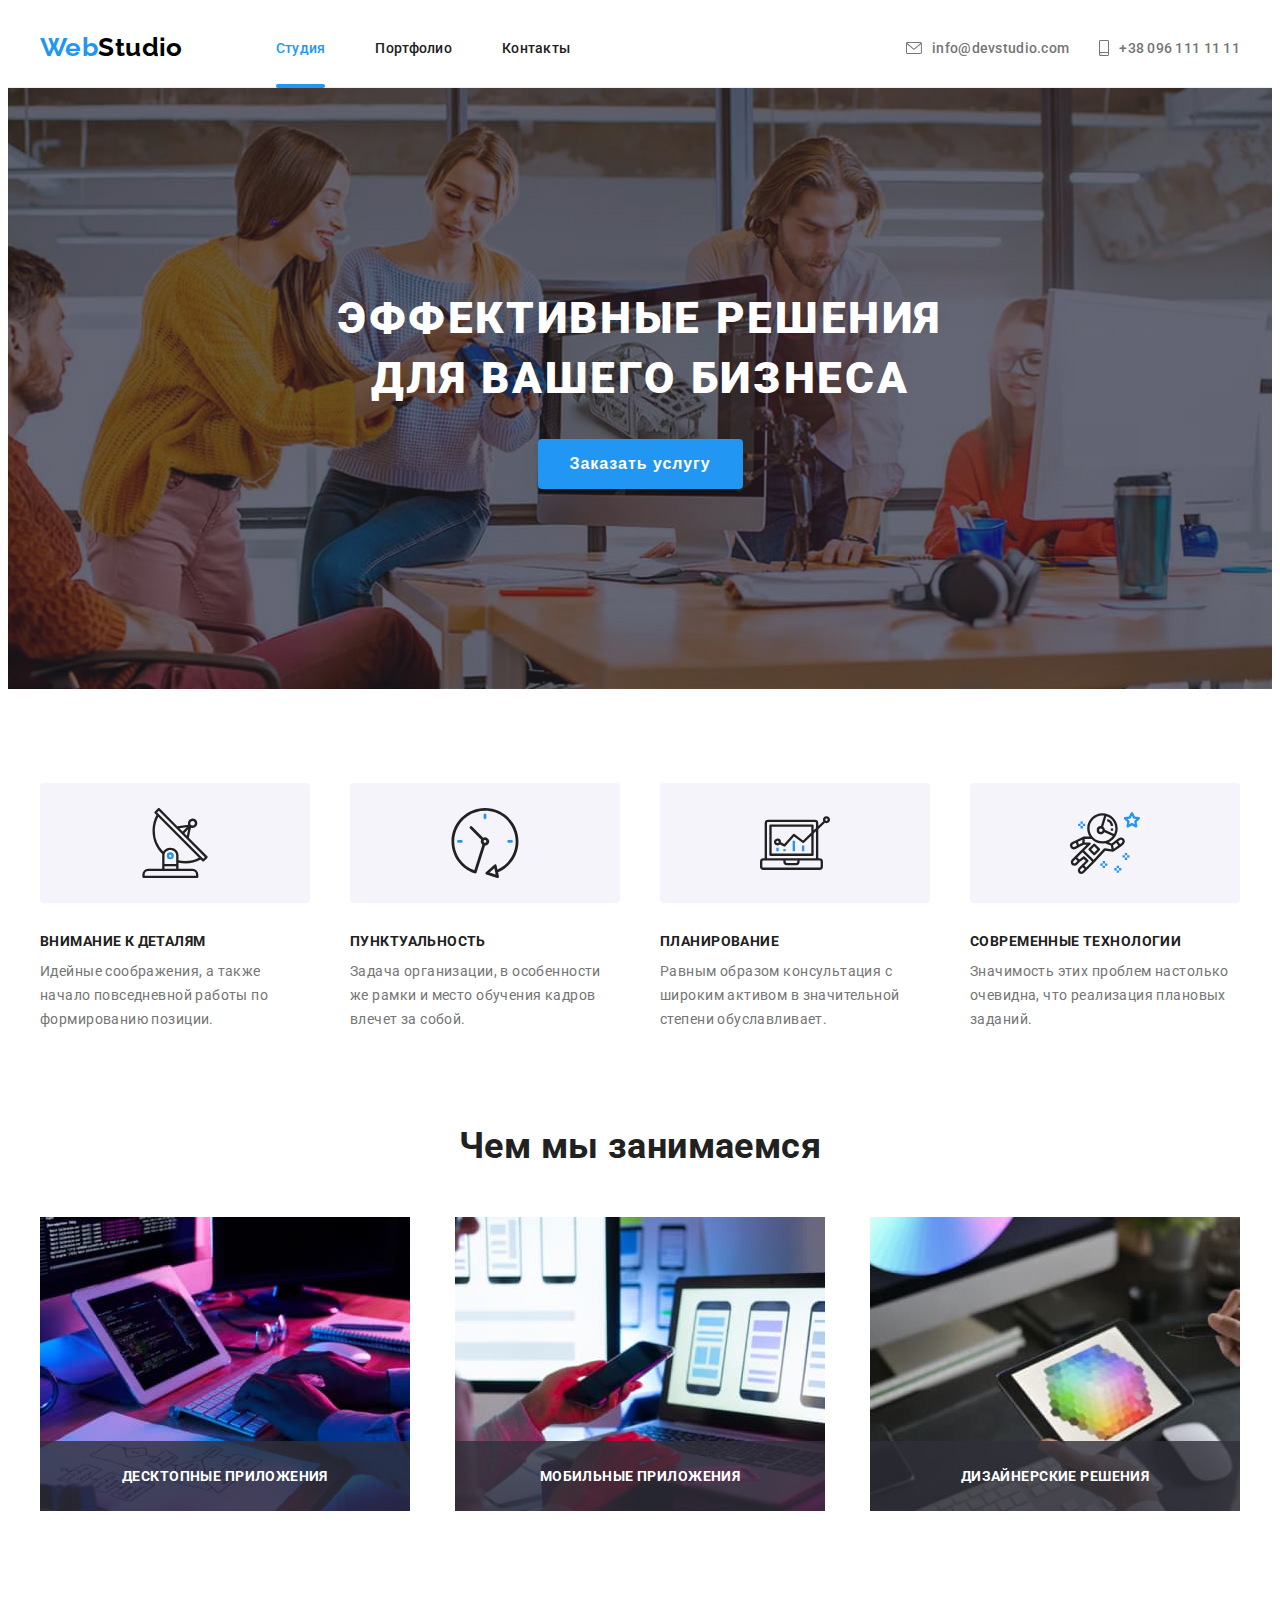
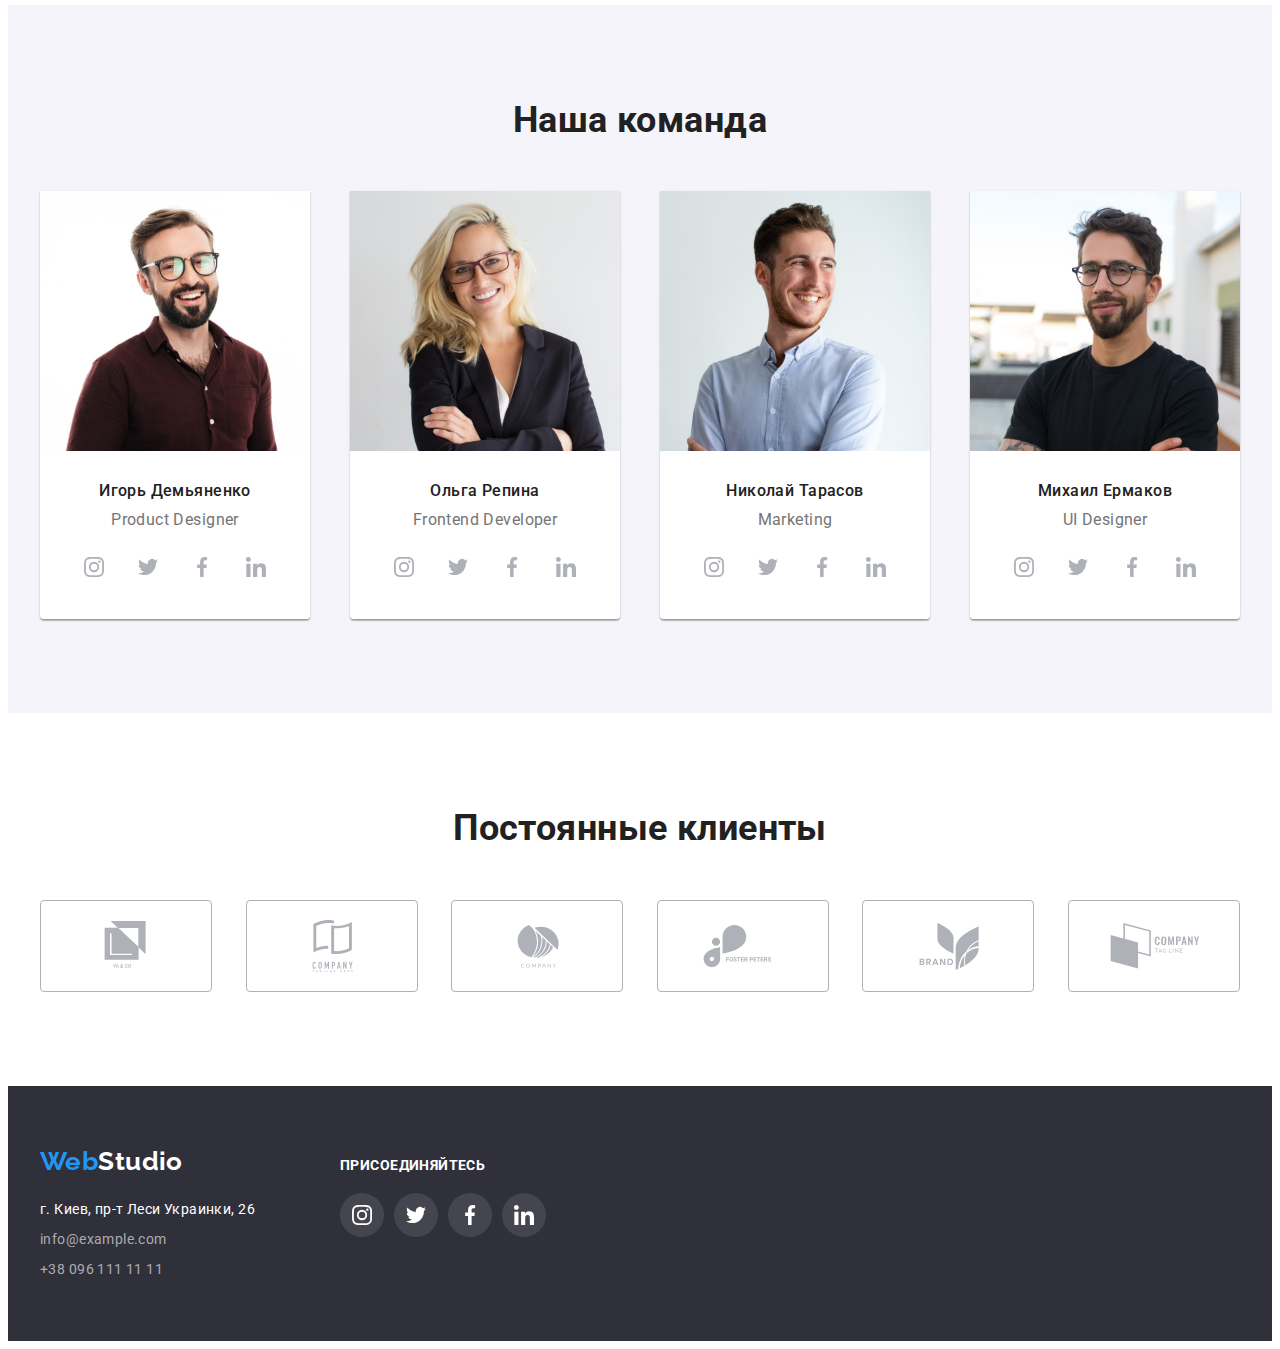
==== index.html @ 47026268 "В процесі-1" ====
<!DOCTYPE html>
<html lang="ru">
  <head>
    <meta charset="UTF-8" />
    <meta name="viewport" content="width=device-width, initial-scale=1.0" />
    <title>Студия</title>

    <link rel="preconnect" href="https://fonts.gstatic.com" />
    <link
      href="https://fonts.googleapis.com/css2?family=Raleway:wght@700&family=Roboto:wght@400;500;700;900&display=swap"
      rel="stylesheet"
    />
    <link
      rel="stylesheet"
      href="https://cdnjs.cloudflare.com/ajax/libs/animate.css/4.1.1/animate.min.css"
    />
    <link
      rel="stylesheet"
      href="https://cdnjs.cloudflare.com/ajax/libs/modern-normalize/1.0.0/modern-normalize.min.css"
      integrity="sha512-ISS7cAi1PEhQ8jnbJpJZMd29NlhNj4AWYyLOSp2CE/CsHxTCu+r+t0D2yoJudVrd0/8fTVPUVDzY5Tvli75u/g=="
      crossorigin="anonymous"
    />

    <link rel="stylesheet" href="./css/style.css" />
  </head>
  <body>
    <!-- header -->
    <header class="header">
      <div class="container header-container">
        <a class="logo link" href="./index.html">
          Web<span class="header-subtext">Studio</span>
        </a>
        <nav>
          <ul class="site-nav list">
            <li class="nav-item">
              <a class="link current" href="./index.html">Студия</a>
            </li>
            <li class="nav-item">
              <a class="link" href="./portfolio.html">Портфолио</a>
            </li>
            <li class="nav-item">
              <a class="link" href="#contact">Контакты</a>
            </li>
          </ul>
        </nav>
        <ul class="header-contacts list">
          <li class="header-contact">
            <a class="header-mail link" href="mailto:info@devstudio.com">
              <svg class="nav-icon" width="16" height="12">
                <use href="./images/icons/sprite.svg#envelope"></use>
              </svg>
              info@devstudio.com
            </a>
          </li>
          <li class="header-contact">
            <a class="header-phone link" href="tel:+380961111111">
              <svg class="nav-icon" width="10" height="16">
                <use href="./images/icons/sprite.svg#smartphone"></use>
              </svg>
              +38 096 111 11 11
            </a>
          </li>
        </ul>
      </div>
    </header>
    <!-- main content -->
    <main>
      <!-- Герой -->
      <section class="hero">
        <div class="container">
          <h1 class="hero-title">
            Эффективные решения<br />для вашего бизнеса
          </h1>
          <button class="button" type="button" data-modal-open>
            Заказать услугу
          </button>
        </div>
      </section>

      <!-- Преимущества advantages-->
      <section class="section">
        <div class="container">
          <h2 class="visually-hidden">Наши преимущества</h2>
          <ul class="advantages list">
            <li class="advantage">
              <div class="advantage-img">
                <svg class="advantage-icon">
                  <use href="./images/icons/sprite.svg#antenna"></use>
                </svg>
              </div>
              <h3 class="advantage-title">Внимание к деталям</h3>
              <p class="advantage-text">
                Идейные соображения, а также начало повседневной работы по
                формированию позиции.
              </p>
            </li>
            <li class="advantage">
              <div class="advantage-img">
                <svg class="advantage-icon">
                  <use href="./images/icons/sprite.svg#clock"></use>
                </svg>
              </div>
              <h3 class="advantage-title">Пунктуальность</h3>
              <p class="advantage-text">
                Задача организации, в особенности же рамки и место обучения
                кадров влечет за собой.
              </p>
            </li>
            <li class="advantage">
              <div class="advantage-img">
                <svg class="advantage-icon">
                  <use href="./images/icons/sprite.svg#diagram"></use>
                </svg>
              </div>
              <h3 class="advantage-title">Планирование</h3>
              <p class="advantage-text">
                Равным образом консультация с широким активом в значительной
                степени обуславливает.
              </p>
            </li>
            <li class="advantage">
              <div class="advantage-img">
                <svg class="advantage-icon">
                  <use href="./images/icons/sprite.svg#astronaut"></use>
                </svg>
              </div>
              <h3 class="advantage-title">Современные технологии</h3>
              <p class="advantage-text">
                Значимость этих проблем настолько очевидна, что реализация
                плановых заданий.
              </p>
            </li>
          </ul>
        </div>
      </section>

      <!-- Чем мы занимаемся -->
      <section class="section padding-top-no">
        <div class="container">
          <h2 class="section-title">Чем мы занимаемся</h2>
          <ul class="works list">
            <li>
              <div class="thumb">
                <img
                  src="./images/work/box-1.jpg"
                  alt="Программирование"
                  width="370"
                />
                <h3 class="work-title">Десктопные приложения</h3>
              </div>
            </li>
            <li>
              <div class="thumb">
                <img
                  src="./images/work/box-2.jpg"
                  alt="Мобильные приложения"
                  width="370"
                />
                <h3 class="work-title">Мобильные приложения</h3>
              </div>
            </li>
            <li>
              <div class="thumb">
                <img src="./images/work/box-3.jpg" alt="Дизайн" width="370" />
                <h3 class="work-title">Дизайнерские решения</h3>
              </div>
            </li>
          </ul>
        </div>
      </section>

      <!-- Наша команда -->
      <section class="section team">
        <div class="container">
          <h2 class="section-title">Наша команда</h2>
          <ul class="members list">
            <li class="member">
              <img
                src="./images/team/member-1.jpg"
                alt="Игорь Демьяненко"
                width="270"
              />
              <div class="member-content">
                <h3 class="member-name">Игорь Демьяненко</h3>
                <p class="member-profession" lang="en">Product Designer</p>
                <ul class="social-links list">
                  <li class="social-item">
                    <a class="social-link personal link" href="#">
                      <svg class="social-icon">
                        <use href="./images/icons/sprite.svg#instagram"></use>
                      </svg>
                    </a>
                  </li>
                  <li class="social-item">
                    <a class="social-link personal link" href="#">
                      <svg class="social-icon">
                        <use href="./images/icons/sprite.svg#twitter"></use>
                      </svg>
                    </a>
                  </li>
                  <li class="social-item">
                    <a class="social-link personal link" href="#">
                      <svg class="social-icon">
                        <use href="./images/icons/sprite.svg#facebook"></use>
                      </svg>
                    </a>
                  </li>
                  <li class="social-item">
                    <a class="social-link personal link" href="#">
                      <svg class="social-icon">
                        <use href="./images/icons/sprite.svg#linkedin"></use>
                      </svg>
                    </a>
                  </li>
                </ul>
              </div>
            </li>
            <li class="member">
              <img
                src="./images/team/member-2.jpg"
                alt="Ольга Репина"
                width="270"
              />
              <div class="member-content">
                <h3 class="member-name">Ольга Репина</h3>
                <p class="member-profession" lang="en">Frontend Developer</p>
                <ul class="social-links list">
                  <li class="social-item">
                    <a class="social-link personal link" href="#">
                      <svg class="social-icon">
                        <use href="./images/icons/sprite.svg#instagram"></use>
                      </svg>
                    </a>
                  </li>
                  <li class="social-item">
                    <a class="social-link personal link" href="#">
                      <svg class="social-icon">
                        <use href="./images/icons/sprite.svg#twitter"></use>
                      </svg>
                    </a>
                  </li>
                  <li class="social-item">
                    <a class="social-link personal link" href="#">
                      <svg class="social-icon">
                        <use href="./images/icons/sprite.svg#facebook"></use>
                      </svg>
                    </a>
                  </li>
                  <li class="social-item">
                    <a class="social-link personal link" href="#">
                      <svg class="social-icon">
                        <use href="./images/icons/sprite.svg#linkedin"></use>
                      </svg>
                    </a>
                  </li>
                </ul>
              </div>
            </li>
            <li class="member">
              <img
                src="./images/team/member-3.jpg"
                alt="Николай Тарасов"
                width="270"
              />
              <div class="member-content">
                <h3 class="member-name">Николай Тарасов</h3>
                <p class="member-profession" lang="en">Marketing</p>
                <ul class="social-links list">
                  <li class="social-item">
                    <a class="social-link personal link" href="#">
                      <svg class="social-icon">
                        <use href="./images/icons/sprite.svg#instagram"></use>
                      </svg>
                    </a>
                  </li>
                  <li class="social-item">
                    <a class="social-link personal link" href="#">
                      <svg class="social-icon">
                        <use href="./images/icons/sprite.svg#twitter"></use>
                      </svg>
                    </a>
                  </li>
                  <li class="social-item">
                    <a class="social-link personal link" href="#">
                      <svg class="social-icon">
                        <use href="./images/icons/sprite.svg#facebook"></use>
                      </svg>
                    </a>
                  </li>
                  <li class="social-item">
                    <a class="social-link personal link" href="#">
                      <svg class="social-icon">
                        <use href="./images/icons/sprite.svg#linkedin"></use>
                      </svg>
                    </a>
                  </li>
                </ul>
              </div>
            </li>
            <li class="member">
              <img
                src="./images/team/member-4.jpg"
                alt="Михаил Ермаков"
                width="270"
              />
              <div class="member-content">
                <h3 class="member-name">Михаил Ермаков</h3>
                <p class="member-profession" lang="en">UI Designer</p>
                <ul class="social-links list">
                  <li class="social-item">
                    <a class="social-link personal link" href="#">
                      <svg class="social-icon">
                        <use href="./images/icons/sprite.svg#instagram"></use>
                      </svg>
                    </a>
                  </li>
                  <li class="social-item">
                    <a class="social-link personal link" href="#">
                      <svg class="social-icon">
                        <use href="./images/icons/sprite.svg#twitter"></use>
                      </svg>
                    </a>
                  </li>
                  <li class="social-item">
                    <a class="social-link personal link" href="#">
                      <svg class="social-icon">
                        <use href="./images/icons/sprite.svg#facebook"></use>
                      </svg>
                    </a>
                  </li>
                  <li class="social-item">
                    <a class="social-link personal link" href="#">
                      <svg class="social-icon">
                        <use href="./images/icons/sprite.svg#linkedin"></use>
                      </svg>
                    </a>
                  </li>
                </ul>
              </div>
            </li>
          </ul>
        </div>
      </section>

      <!-- Постоянные клиенты -->
      <section class="section">
        <div class="container">
          <h2 class="section-title">Постоянные клиенты</h2>
          <ul class="clients list">
            <li>
              <a class="client link" href="#">
                <svg class="client-icon">
                  <use href="./images/icons/sprite.svg#client-1"></use>
                </svg>
              </a>
            </li>
            <li>
              <a class="client link" href="#">
                <svg class="client-icon">
                  <use href="./images/icons/sprite.svg#client-2"></use>
                </svg>
              </a>
            </li>
            <li>
              <a class="client link" href="#">
                <svg class="client-icon">
                  <use href="./images/icons/sprite.svg#client-3"></use>
                </svg>
              </a>
            </li>
            <li>
              <a class="client link" href="#">
                <svg class="client-icon">
                  <use href="./images/icons/sprite.svg#client-4"></use>
                </svg>
              </a>
            </li>
            <li>
              <a class="client link" href="#">
                <svg class="client-icon">
                  <use href="./images/icons/sprite.svg#client-5"></use>
                </svg>
              </a>
            </li>
            <li>
              <a class="client link" href="#">
                <svg class="client-icon">
                  <use href="./images/icons/sprite.svg#client-6"></use>
                </svg>
              </a>
            </li>
          </ul>
        </div>
      </section>
    </main>

    <!-- footer -->
    <footer class="footer">
      <div class="container footer-container">
        <div class="logo-address" id="contact">
          <a class="logo link" href="./index.html">
            Web<span class="footer-subtext">Studio</span>
          </a>
          <address class="address">
            <a class="footer-address link" href="#">
              г. Киев, пр-т Леси Украинки, 26
            </a>
            <ul class="footer-contacts list">
              <li class="footer-contact">
                <a class="link" href="mailto:info@devstudio.com">
                  info@example.com
                </a>
              </li>
              <li class="footer-contact">
                <a class="link" href="tel:+380961111111">+38 096 111 11 11</a>
              </li>
            </ul>
          </address>
        </div>

        <div class="connect">
          <p class="connect-title">Присоединяйтесь</p>
          <ul class="social-links list">
            <li class="social-item">
              <a class="social-link company link" href="#">
                <svg class="social-icon">
                  <use href="./images/icons/sprite.svg#instagram"></use>
                </svg>
              </a>
            </li>
            <li class="social-item">
              <a class="social-link company link" href="#">
                <svg class="social-icon">
                  <use href="./images/icons/sprite.svg#twitter"></use>
                </svg>
              </a>
            </li>
            <li class="social-item">
              <a class="social-link company link" href="#">
                <svg class="social-icon">
                  <use href="./images/icons/sprite.svg#facebook"></use>
                </svg>
              </a>
            </li>
            <li class="social-item">
              <a class="social-link company link" href="#">
                <svg class="social-icon">
                  <use href="./images/icons/sprite.svg#linkedin"></use>
                </svg>
              </a>
            </li>
          </ul>
        </div>
      </div>
    </footer>

    <!-- modals  -->
    <div class="backdrop is-hidden" data-modal>
      <div class="modal">
        <form class="form" action="">
          <button class="modal-close" type="button" data-modal-close>
            <svg class="close-icon" width="11" height="11">
              <use href="./images/icons/sprite.svg#close"></use>
            </svg>
          </button>
          <p class="form-title">Оставьте свои данные, мы вам перезвоним</p>

          <div class="form-field">
            <label class="field-label" for="name">Имя</label>
            <input class="field-input" type="text" name="name" id="name" />
          </div>
          <div class="form-field">
            <label class="field-label" for="phone">Телефон</label>
            <input class="field-input" type="tel" name="phone" id="phone" />
          </div>
          <div class="form-field">
            <label class="field-label" for="mail">Почта</label>
            <input class="field-input" type="email" name="mail" id="mail" />
          </div>
          <div class="form-field-textarea">
            <label class="field-label" for="coment">Комментарий</label>
            <textarea
              class="textarea-input"
              type="textarea"
              name="coment"
              id="coment"
              placeholder="Введите текст"
              rows="6"
            ></textarea>
          </div>
          <div class="form-field-checkbox">
            <input
              class="checkbox-input"
              type="checkbox"
              name="agree"
              id="agree"
            />
            <label class="checkbox-label" for="agree"
              >Соглашаюсь с рассылкой и принимаю
              <a class="contract" href="#">Условия договора</a>
            </label>
          </div>
          <!-- <svg class="form-icon" width="20" height="20">
              <use href="./images/icons/sprite.svg#form-person"></use>
            </svg> -->

          <button class="submit" type="submit">Отправить</button>
        </form>
      </div>
    </div>

    <script src="./js/modal.js"></script>
  </body>
</html>
---- css/style.css ----
:root {
  --white-color: #ffffff;
  --secondary-bg-color: #f5f4fa;
  --footer-bg-color: #2f303a;
  --primary-text-color: #757575;
  --title-text-color: #212121;
  --black-text-color: #000000;
  --accent-color: #2196f3;
  --header-line-color: #ececec;
  --social-link-color: #afb1b8;

  --project-border: 1px solid #eeeeee;

  /* відступ */
  --project-gap: 30px;
}

body {
  background-color: var(--white-color);
  color: var(--primary-text-color);
  font-family: 'Roboto', sans-serif;
  letter-spacing: 0.03em;
  font-size: 14px;
  font-weight: 400;
  line-height: 1.72;
}

h1,
h2,
h3,
h4,
h5,
h6,
p {
  margin-top: 0;
  margin-bottom: 0;
}

img {
  display: block;
  max-width: 100%;
}

.list {
  list-style: none;
  margin: 0;
  padding: 0;
}

.section {
  padding-top: 94px;
  padding-bottom: 94px;
}

.padding-top-no {
  padding-top: 0;
}

.link {
  text-decoration: none;
  color: inherit;
}

.section-title {
  margin-bottom: 50px;

  color: var(--title-text-color);
  font-weight: bold;
  font-size: 36px;
  line-height: 1.17;
  text-align: center;
}

.container {
  width: 1200px;
  margin: 0 auto;
  padding: 0 15px;
}
/* СТУДИЯ */

/* HEADER */
.header {
  border-bottom: 1px solid var(--header-line-color);
}

.header-container {
  display: flex;
  align-items: center;
}
/* logo */

.logo {
  padding-top: 24px;
  padding-bottom: 24px;

  color: var(--accent-color);
  font-family: 'Raleway', sans-serif;
  font-weight: bold;
  font-size: 26px;
  line-height: 1.2;
}

.header-subtext {
  color: var(--black-text-color);
}

/* nav */
.site-nav {
  display: flex;

  margin-left: 93px;

  color: var(--title-text-color);
  font-weight: 500;
  line-height: 1.15;
  letter-spacing: 0.02em;
}

.site-nav .link,
.header-contacts .link {
  display: flex;
  position: relative;

  padding-top: 32px;
  padding-bottom: 31px;
  align-items: center;

  transition: color 250ms cubic-bezier(0.4, 0, 0.2, 1);
}

.nav-item:not(:last-child) {
  margin-right: 50px;
}

.current {
  color: var(--accent-color);
}

.current::after {
  display: block;
  content: '';
  position: absolute;
  bottom: -1px;

  width: 100%;
  height: 4px;
  border-radius: 2px;

  background-color: var(--accent-color);
}

/* header contacts */
.header-contacts {
  display: flex;

  margin-left: auto;
  align-items: center;

  font-weight: 500;
  line-height: 1.15;
  letter-spacing: 0.02em;
}

.header-contact:nth-child(1) {
  margin-right: 30px;
}

/* .header-mail {
  color: var(--primary-text-color);
} */

.nav-icon {
  margin-right: 10px;
  fill: currentColor;
}

.site-nav .link:hover,
.site-nav .link:focus,
.header-contacts .link:hover,
.header-contacts .link:focus,
.logo-address .link:hover,
.logo-address .link:focus {
  color: var(--accent-color);
}

/* MAIN */
/* hero */
.hero {
  padding-top: 200px;
  padding-bottom: 200px;
  max-width: 1600px;
  margin-left: auto;
  margin-right: auto;

  background-image: linear-gradient(
      to right,
      rgba(47, 48, 58, 0.4),
      rgba(47, 48, 58, 0.4)
    ),
    url('../images/background/hero-img.jpg');
  background-color: #c4c4c4;
  background-size: cover;
  background-position: center;
}

.hero-title {
  margin-bottom: 30px;

  color: var(--white-color);
  font-weight: 900;
  font-size: 44px;
  line-height: 1.37;
  text-align: center;
  letter-spacing: 0.06em;
  text-transform: uppercase;
}

.button {
  display: block;
  margin-left: auto;
  margin-right: auto;
  padding: 10px 32px;

  background-color: var(--accent-color);
  color: var(--white-color);
  border: none;
  cursor: pointer;
  font-weight: bold;
  font-size: 16px;
  line-height: 1.88;
  letter-spacing: 0.06em;
  box-shadow: 0px 4px 4px rgba(0, 0, 0, 0.15);
  border-radius: 4px;
}

/* advantages */
.advantages {
  display: flex;
  justify-content: space-between;
}

.advantage {
  width: 270px;
}

.visually-hidden {
  position: absolute;
  width: 1px;
  height: 1px;
  margin: -1px;
  border: 0;
  padding: 0;

  white-space: nowrap;
  clip-path: inset(100%);
  clip: rect(0 0 0 0);
  overflow: hidden;
}

.advantage-title {
  margin-bottom: 10px;

  color: var(--title-text-color);
  font-weight: bold;
  font-size: 14px;
  line-height: 1.15;
  text-transform: uppercase;
}

.advantage-img {
  display: flex;
  justify-content: center;
  align-items: center;

  margin-bottom: 30px;
  width: 270px;
  height: 120px;
  border-radius: 4px;

  background-color: var(--secondary-bg-color);
}

.advantage-icon {
  width: 70px;
  height: 70px;
}

/* work */
.thumb {
  position: relative;
  overflow: hidden;
}

.works {
  display: flex;
  justify-content: space-between;
}

.work-title {
  position: absolute;
  bottom: 0;
  display: flex;
  justify-content: center;
  align-items: center;

  height: 70px;
  width: 100%;

  font-weight: bold;
  font-size: 14px;
  line-height: 1.15;
  text-align: center;
  letter-spacing: 0.03em;
  text-transform: uppercase;
  color: var(--white-color);
  background-color: rgba(47, 48, 58, 0.8);
}

/* team */
.team {
  background-color: var(--secondary-bg-color);
}

.members {
  display: flex;
  justify-content: space-between;
}

.member {
  overflow: hidden;
  border-radius: 0px 0px 4px 4px;
  width: 270px;

  box-shadow: 0px 1px 3px rgba(0, 0, 0, 0.12), 0px 1px 1px rgba(0, 0, 0, 0.14),
    0px 2px 1px rgba(0, 0, 0, 0.2);
}

.member-content {
  padding: 30px 32px;
  background-color: var(--white-color);
}

.member-name {
  margin-bottom: 10px;

  color: var(--title-text-color);
  font-weight: 500;
  font-size: 16px;
  line-height: 1.19;
  text-align: center;
}

.member-profession {
  margin-bottom: 16px;

  font-size: 16px;
  line-height: 1.19;
  text-align: center;
}

/* social icons */
.social-links {
  display: flex;
}

.social-item:not(:last-child) {
  display: block;
  margin-right: 10px;
}

.social-link {
  display: flex;
  justify-content: center;
  align-items: center;

  height: 44px;
  width: 44px;
  border-radius: 50%;
}

.social-icon {
  width: 20px;
  height: 20px;
  fill: currentColor;
}

.personal {
  color: var(--social-link-color);

  transition: color 250ms cubic-bezier(0.4, 0, 0.2, 1),
    background-color 250ms cubic-bezier(0.4, 0, 0.2, 1);
}

.personal:hover,
.personal:focus {
  color: var(--white-color);
  background-color: var(--accent-color);
}

/* clients */
.clients {
  display: flex;
  justify-content: space-between;
}

.client {
  display: flex;

  width: 170px;
  height: 90px;
  border-radius: 4px;

  border: 1px solid var(--social-link-color);
  color: var(--social-link-color);

  transition: color 250ms cubic-bezier(0.4, 0, 0.2, 1),
    border-color 250ms cubic-bezier(0.4, 0, 0.2, 1);
}

.client:hover,
.client:focus {
  color: var(--accent-color);
  border: 1px solid var(--accent-color);
}

.client-icon {
  fill: currentColor;
}

/* footer */
.footer {
  padding-top: 60px;
  padding-bottom: 60px;
  background-color: var(--footer-bg-color);
}

.footer-container {
  display: flex;
  align-items: baseline;
}

/* logo */
.footer .logo {
  display: block;
  padding-top: 0;
  padding-bottom: 20px;
}

.footer-subtext {
  color: var(--white-color);
}

.address {
  color: var(--white-color);
  font-style: normal;
}

.footer-address {
  display: block;
  margin-bottom: 6px;
}

.footer-contacts {
  color: rgba(255, 255, 255, 0.6);
}

.logo-address .link {
  transition: color 250ms cubic-bezier(0.4, 0, 0.2, 1);
}

.footer-contact:first-child {
  margin-bottom: 6px;
}

/* Присоединяйтесь */
.connect {
  margin-left: 85px;
}

.connect-title {
  margin-bottom: 20px;

  font-weight: bold;
  font-size: 14px;
  line-height: 1.15;
  letter-spacing: 0.03em;
  text-transform: uppercase;
  color: var(--white-color);
}

.company {
  background-color: rgba(255, 255, 255, 0.1);
  color: var(--white-color);

  transition: background-color 250ms cubic-bezier(0.4, 0, 0.2, 1);
}

.company:hover,
.company:focus {
  background-color: var(--accent-color);
}

/* ПОРТФОЛИО */
.kinds {
  display: flex;
  justify-content: center;
  margin-bottom: 50px;
}

.kind:not(:last-child) {
  margin-right: 8px;
}

.kind-button {
  padding: 6px 22px;

  border-style: none;
  border-radius: 4px;

  cursor: pointer;
  background-color: var(--secondary-bg-color);
  color: var(--title-text-color);
  font-weight: 500;
  font-size: 16px;
  line-height: 1.62;
  letter-spacing: 0.03em;

  transition: box-shadow 250ms cubic-bezier(0.4, 0, 0.2, 1),
    background-color 250ms cubic-bezier(0.4, 0, 0.2, 1),
    color 250ms cubic-bezier(0.4, 0, 0.2, 1);
}

.kind-button:hover,
.kind-button:focus {
  background-color: var(--accent-color);
  color: var(--white-color);
  box-shadow: 0px 4px 4px rgba(0, 0, 0, 0.25);
}

/* projects */
.projects {
  display: flex;
  flex-wrap: wrap;
  margin-left: calc(-1 * var(--project-gap));
  margin-top: calc(-1 * var(--project-gap));
}

.project-item {
  flex-basis: calc((100% - 3 * var(--project-gap)) / 3);
  margin-left: var(--project-gap);
  margin-top: var(--project-gap);
}

.project {
  display: block;
  cursor: pointer;

  transition: box-shadow 250ms cubic-bezier(0.4, 0, 0.2, 1);
}

.project:hover,
.project:focus {
  box-shadow: 0px 1px 1px rgba(0, 0, 0, 0.12), 0px 4px 4px rgba(0, 0, 0, 0.06),
    1px 4px 6px rgba(0, 0, 0, 0.16);
}

.overlay {
  position: absolute;
  top: 0;
  left: 0;

  width: 100%;
  height: 100%;
  padding: 63px 24px;

  font-size: 18px;
  line-height: 1.56;
  letter-spacing: 0.03em;
  color: var(--white-color);
  background-color: rgba(33, 150, 243, 0.9);

  transform: translateY(101%);
  transition: transform 250ms cubic-bezier(0.4, 0, 0.2, 1);
}

.project:hover .overlay,
.project:focus .overlay {
  transform: translateY(0);
}

.project-content {
  padding: 20px 24px;
  border-bottom: var(--project-border);
  border-right: var(--project-border);
  border-left: var(--project-border);
}

.project-title {
  margin-bottom: 4px;

  color: var(--title-text-color);
  font-weight: bold;
  font-size: 18px;
  line-height: 2;
  letter-spacing: 0.06em;
}

.project-text {
  font-size: 16px;
  line-height: 1.87;
}

/* modals */
.backdrop {
  position: fixed;
  top: 0;
  left: 0;

  width: 100%;
  height: 100%;

  background-color: rgba(0, 0, 0, 0.2);

  opacity: 1;
  visibility: visible;
  transition: opacity 250ms cubic-bezier(0.4, 0, 0.2, 1),
    visibility 250ms cubic-bezier(0.4, 0, 0.2, 1);
}

.backdrop.is-hidden {
  opacity: 0;
  pointer-events: none;
  visibility: hidden;
}

.backdrop.is-hidden .modal {
  transform: translate(-50%, -50%) scale(0.7);
}

.modal {
  position: absolute;
  top: 50%;
  left: 50%;
  transform: translate(-50%, -50%) scale(1);

  width: 528px;
  height: 581px;
  padding: 40px;
  border-radius: 4px;

  background-color: var(--white-color);
  box-shadow: 0px 1px 3px rgba(0, 0, 0, 0.12), 0px 1px 1px rgba(0, 0, 0, 0.14),
    0px 2px 1px rgba(0, 0, 0, 0.2);

  transition: transform 250ms cubic-bezier(0.4, 0, 0.2, 1);
}

.modal-close {
  display: flex;
  justify-content: center;
  align-items: center;
  position: absolute;
  top: 8px;
  right: 8px;

  /* margin-left: auto;
  margin-right: -32px;
  margin-top: -32px; */

  width: 30px;
  height: 30px;
  border-radius: 50%;
  border: 1px solid rgba(0, 0, 0, 0.1);
  padding: 0;
  cursor: pointer;

  background: var(--white-color);
  color: var(--black-text-color);

  transition: color 250ms cubic-bezier(0.4, 0, 0.2, 1);
}

.modal-close:hover,
.modal-close:focus {
  color: var(--accent-color);
}

.close-icon {
  fill: currentColor;
}

.form {
  margin: 0;
}

.form-title {
  margin-bottom: 12px;

  font-weight: bold;
  font-size: 20px;
  line-height: 1.15;
  text-align: center;
  letter-spacing: 0.03em;

  color: var(--title-text-color);
}

.form-field {
  display: flex;
  flex-direction: column;
  margin-bottom: 10px;
}

.field-label {
  margin-bottom: 4px;

  font-size: 12px;
  line-height: 1.17;
  letter-spacing: 0.01em;
}

.field-input {
  margin: 0;
  padding: 11px 12px;
  border: 1px solid rgba(33, 33, 33, 0.2);
  border-radius: 4px;
}

.form-field-textarea {
  display: flex;
  flex-direction: column;
  margin-bottom: 20px;
}

.textarea-input {
  padding: 12px 16px;
  resize: none;
  border: 1px solid rgba(33, 33, 33, 0.2);
  border-radius: 4px;
}

.textarea-input::placeholder {
  color: rgba(117, 117, 117, 0.5);
}

.form-field-checkbox {
  display: block;
  margin-bottom: 30px;
  cursor: pointer;
}

.checkbox-input {
}

.contract {
  color: var(--accent-color);
}
/*  */
/* .label {
  position: relative;
  display: block;
  margin-bottom: 10px;
} */

/* .label-text {
  display: block;
  margin-bottom: 4px;

  font-size: 12px;
  line-height: 1.17;
  letter-spacing: 0.01em;
} */

.form-icon {
  position: absolute;
  bottom: 11px;
  left: 12px;
  fill: var(--title-text-color);
}

/* .label-field {
  display: block;
  width: 100%;
  height: 40px;

  border: 1px solid rgba(33, 33, 33, 0.2);
  border-radius: 4px;

  font-size: 16px;

  transition: border-color 250ms cubic-bezier(0.4, 0, 0.2, 1);
} */

/* .label-field:hover,
.label-field:focus {
  border-color: var(--accent-color);
  cursor: pointer;
} */

/* .label-field:hover + .form-icon,
.label-field:focus + .form-icon {
  fill: var(--accent-color);
} */

/* .textarea {
  display: block;
  margin-bottom: 20px;
} */

/* .textarea-field {
  padding: 12px 16px;
  height: auto;

  resize: none;

  font-size: 14px;
  line-height: 1.17;
  letter-spacing: 0.01em;
}

.textarea-field::placeholder {
  color: rgba(117, 117, 117, 0.5);
} */

.submit {
  /* display: block;
  margin-left: auto;
  margin-right: auto;
  padding: 10px 32px;

  background-color: var(--accent-color);
  color: var(--white-color);
  border: none;
  cursor: pointer;
  font-weight: bold;
  font-size: 16px;
  line-height: 1.88;
  letter-spacing: 0.06em;
  box-shadow: 0px 4px 4px rgba(0, 0, 0, 0.15);
  border-radius: 4px; */

  display: block;
  margin-left: auto;
  margin-right: auto;
  padding: 10px 55px;

  /* width: 200px; */
  /* height: 50px; */
  border: none;
  cursor: pointer;
  border-radius: 4px;

  font-weight: bold;
  font-size: 16px;
  line-height: 1.88;
  letter-spacing: 0.06em;
  color: var(--white-color);
  background-color: var(--accent-color);
  box-shadow: 0px 4px 4px rgba(0, 0, 0, 0.15);
}
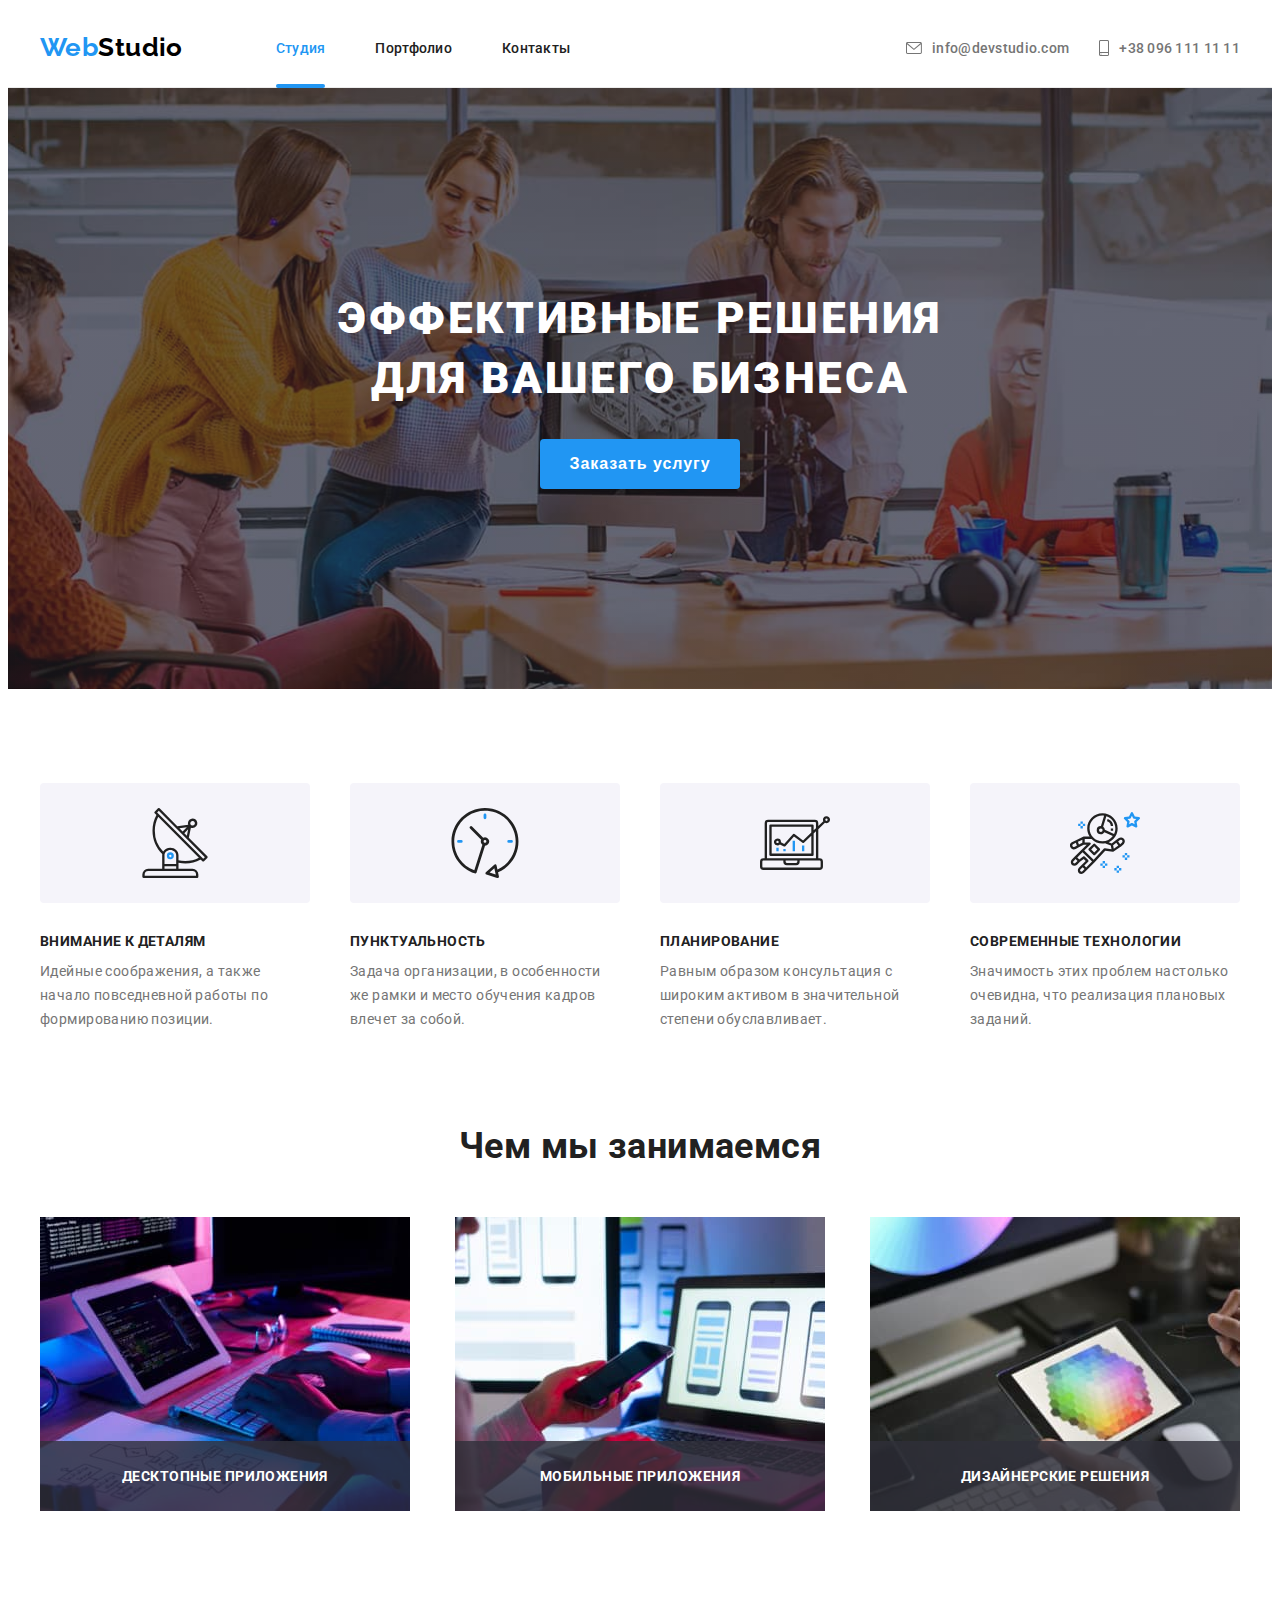
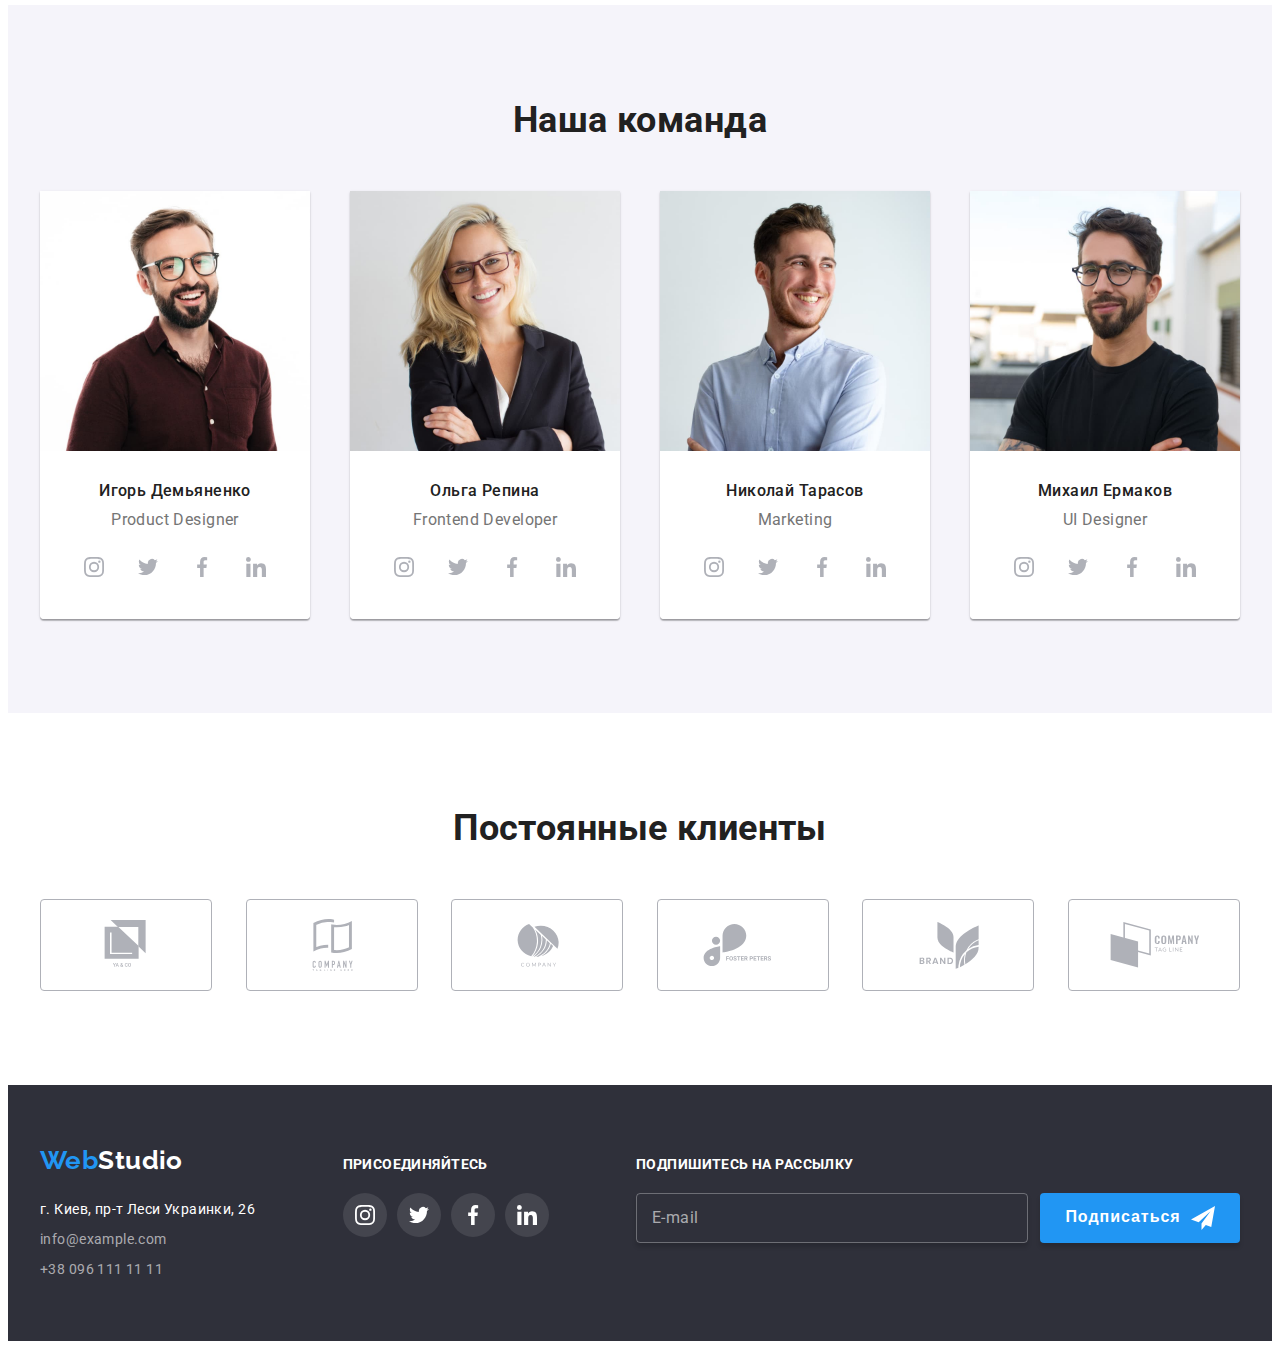
==== commit 284b3792: "Спроба-1" ====
--- a/index.html
+++ b/index.html
@@ -419,7 +419,7 @@
         </div>
 
         <div class="connect">
-          <p class="connect-title">Присоединяйтесь</p>
+          <p class="footer-title">Присоединяйтесь</p>
           <ul class="social-links list">
             <li class="social-item">
               <a class="social-link company link" href="#">
@@ -451,13 +451,31 @@
             </li>
           </ul>
         </div>
+
+        <div class="subscribe">
+          <form action="" class="form-subscribe">
+            <p class="footer-title">Подпишитесь на рассылку</p>
+            <div class="subscribe-content">
+              <label class="subscribe-field">
+                <input class="subscribe-input" type="text" placeholder=" " />
+                <span class="subscribe-label"> E-mail</span>
+              </label>
+              <button class="button subscribe-button" type="button">
+                Подписаться
+                <svg class="subscribe-icon" width="24" height="24">
+                  <use href="./images/icons/sprite.svg#icon-send"></use>
+                </svg>
+              </button>
+            </div>
+          </form>
+        </div>
       </div>
     </footer>
 
     <!-- modals  -->
     <div class="backdrop is-hidden" data-modal>
       <div class="modal">
-        <form class="form" action="">
+        <form class="form-recall" action="">
           <button class="modal-close" type="button" data-modal-close>
             <svg class="close-icon" width="11" height="11">
               <use href="./images/icons/sprite.svg#close"></use>
@@ -465,46 +483,71 @@
           </button>
           <p class="form-title">Оставьте свои данные, мы вам перезвоним</p>
 
-          <div class="form-field">
-            <label class="field-label" for="name">Имя</label>
-            <input class="field-input" type="text" name="name" id="name" />
-          </div>
-          <div class="form-field">
-            <label class="field-label" for="phone">Телефон</label>
-            <input class="field-input" type="tel" name="phone" id="phone" />
-          </div>
-          <div class="form-field">
-            <label class="field-label" for="mail">Почта</label>
-            <input class="field-input" type="email" name="mail" id="mail" />
-          </div>
-          <div class="form-field-textarea">
-            <label class="field-label" for="coment">Комментарий</label>
+          <label class="recall-field">
+            <span class="recall-label">Имя</span>
+            <input
+              class="recall-input"
+              type="text"
+              name="name"
+              placeholder=" "
+              autocomplete="off"
+            />
+            <svg class="recall-icon" width="20" height="20">
+              <use href="./images/icons/sprite.svg#form-person"></use>
+            </svg>
+          </label>
+          <label class="recall-field">
+            <span class="recall-label">Телефон</span>
+            <input
+              class="recall-input"
+              type="tel"
+              name="phone"
+              placeholder=" "
+              autocomplete="off"
+            />
+            <svg class="recall-icon" width="20" height="20">
+              <use href="./images/icons/sprite.svg#form-phone"></use>
+            </svg>
+          </label>
+          <label class="recall-field">
+            <span class="recall-label">Почта</span>
+            <input
+              class="recall-input"
+              type="email"
+              name="mail"
+              placeholder=" "
+              autocomplete="off"
+            />
+            <svg class="recall-icon" width="20" height="20">
+              <use href="./images/icons/sprite.svg#form-mail"></use>
+            </svg>
+          </label>
+
+          <label class="recall-textarea">
+            <span class="recall-label">Комментарий</span>
             <textarea
               class="textarea-input"
-              type="textarea"
-              name="coment"
-              id="coment"
+              name="comment"
               placeholder="Введите текст"
               rows="6"
             ></textarea>
-          </div>
-          <div class="form-field-checkbox">
+          </label>
+
+          <label class="recall-checkbox">
             <input
-              class="checkbox-input"
+              class="checkbox-input visually-hidden"
               type="checkbox"
               name="agree"
-              id="agree"
             />
-            <label class="checkbox-label" for="agree"
-              >Соглашаюсь с рассылкой и принимаю
+            <!-- <div class="checkbox-icon"></div> -->
+
+            <span class="checkbox-label">
+              Соглашаюсь с рассылкой и принимаю
               <a class="contract" href="#">Условия договора</a>
-            </label>
-          </div>
-          <!-- <svg class="form-icon" width="20" height="20">
-              <use href="./images/icons/sprite.svg#form-person"></use>
-            </svg> -->
-
-          <button class="submit" type="submit">Отправить</button>
+            </span>
+          </label>
+
+          <button class="button" type="submit">Отправить</button>
         </form>
       </div>
     </div>
--- a/css/style.css
+++ b/css/style.css
@@ -6,6 +6,7 @@
   --title-text-color: #212121;
   --black-text-color: #000000;
   --accent-color: #2196f3;
+  --accent-hover-color: #188ce8;
   --header-line-color: #ececec;
   --social-link-color: #afb1b8;
 
@@ -13,6 +14,8 @@
 
   /* відступ */
   --project-gap: 30px;
+
+  --transition-type: 250ms cubic-bezier(0.4, 0, 0.2, 1);
 }
 
 body {
@@ -125,7 +128,7 @@
   padding-bottom: 31px;
   align-items: center;
 
-  transition: color 250ms cubic-bezier(0.4, 0, 0.2, 1);
+  transition: color var(--transition-type);
 }
 
 .nav-item:not(:last-child) {
@@ -216,10 +219,14 @@
 }
 
 .button {
-  display: block;
+  display: flex;
+  width: 200px;
+  height: 50px;
   margin-left: auto;
   margin-right: auto;
-  padding: 10px 32px;
+  padding: 0;
+  align-items: center;
+  justify-content: center;
 
   background-color: var(--accent-color);
   color: var(--white-color);
@@ -231,6 +238,12 @@
   letter-spacing: 0.06em;
   box-shadow: 0px 4px 4px rgba(0, 0, 0, 0.15);
   border-radius: 4px;
+
+  transition: background-color var(--transition-type);
+}
+
+.button:hover {
+  background-color: var(--accent-hover-color);
 }
 
 /* advantages */
@@ -387,8 +400,8 @@
 .personal {
   color: var(--social-link-color);
 
-  transition: color 250ms cubic-bezier(0.4, 0, 0.2, 1),
-    background-color 250ms cubic-bezier(0.4, 0, 0.2, 1);
+  transition: color var(--transition-type),
+    background-color var(--transition-type);
 }
 
 .personal:hover,
@@ -413,8 +426,7 @@
   border: 1px solid var(--social-link-color);
   color: var(--social-link-color);
 
-  transition: color 250ms cubic-bezier(0.4, 0, 0.2, 1),
-    border-color 250ms cubic-bezier(0.4, 0, 0.2, 1);
+  transition: color var(--transition-type), border-color var(--transition-type);
 }
 
 .client:hover,
@@ -437,6 +449,7 @@
 .footer-container {
   display: flex;
   align-items: baseline;
+  justify-content: space-between;
 }
 
 /* logo */
@@ -465,7 +478,7 @@
 }
 
 .logo-address .link {
-  transition: color 250ms cubic-bezier(0.4, 0, 0.2, 1);
+  transition: color var(--transition-type);
 }
 
 .footer-contact:first-child {
@@ -474,10 +487,9 @@
 
 /* Присоединяйтесь */
 .connect {
-  margin-left: 85px;
-}
-
-.connect-title {
+}
+
+.footer-title {
   margin-bottom: 20px;
 
   font-weight: bold;
@@ -492,12 +504,58 @@
   background-color: rgba(255, 255, 255, 0.1);
   color: var(--white-color);
 
-  transition: background-color 250ms cubic-bezier(0.4, 0, 0.2, 1);
+  transition: background-color var(--transition-type);
 }
 
 .company:hover,
 .company:focus {
   background-color: var(--accent-color);
+}
+
+.subscribe-content {
+  display: flex;
+}
+
+.subscribe-field {
+  position: relative;
+  margin-right: 12px;
+  display: flex;
+
+  font-size: 16px;
+  line-height: 1.25;
+  letter-spacing: 0.03em;
+  color: rgba(255, 255, 255, 0.6);
+}
+
+.subscribe-input {
+  padding: 15px 16px;
+  width: 358px;
+
+  border: 1px solid rgba(255, 255, 255, 0.3);
+  border-radius: 4px;
+  box-shadow: 0px 4px 4px rgba(0, 0, 0, 0.15);
+  background-color: transparent;
+
+  color: inherit;
+}
+
+.subscribe-input:hover ~ .subscribe-label,
+.subscribe-input:focus ~ .subscribe-label,
+.subscribe-input:not(:placeholder-shown) ~ .subscribe-label {
+  transform: translate(-75px, -50%);
+}
+
+.subscribe-label {
+  position: absolute;
+  left: 16px;
+  top: 50%;
+  transform: translateY(-50%);
+
+  transition: transform var(--transition-type);
+}
+
+.subscribe-icon {
+  margin-left: 10px;
 }
 
 /* ПОРТФОЛИО */
@@ -525,9 +583,8 @@
   line-height: 1.62;
   letter-spacing: 0.03em;
 
-  transition: box-shadow 250ms cubic-bezier(0.4, 0, 0.2, 1),
-    background-color 250ms cubic-bezier(0.4, 0, 0.2, 1),
-    color 250ms cubic-bezier(0.4, 0, 0.2, 1);
+  transition: box-shadow var(--transition-type),
+    background-color var(--transition-type), color var(--transition-type);
 }
 
 .kind-button:hover,
@@ -580,7 +637,7 @@
   background-color: rgba(33, 150, 243, 0.9);
 
   transform: translateY(101%);
-  transition: transform 250ms cubic-bezier(0.4, 0, 0.2, 1);
+  transition: transform var(--transition-type);
 }
 
 .project:hover .overlay,
@@ -623,8 +680,7 @@
 
   opacity: 1;
   visibility: visible;
-  transition: opacity 250ms cubic-bezier(0.4, 0, 0.2, 1),
-    visibility 250ms cubic-bezier(0.4, 0, 0.2, 1);
+  transition: opacity var(--transition-type), visibility var(--transition-type);
 }
 
 .backdrop.is-hidden {
@@ -644,7 +700,6 @@
   transform: translate(-50%, -50%) scale(1);
 
   width: 528px;
-  height: 581px;
   padding: 40px;
   border-radius: 4px;
 
@@ -652,7 +707,7 @@
   box-shadow: 0px 1px 3px rgba(0, 0, 0, 0.12), 0px 1px 1px rgba(0, 0, 0, 0.14),
     0px 2px 1px rgba(0, 0, 0, 0.2);
 
-  transition: transform 250ms cubic-bezier(0.4, 0, 0.2, 1);
+  transition: transform var(--transition-type);
 }
 
 .modal-close {
@@ -662,10 +717,6 @@
   position: absolute;
   top: 8px;
   right: 8px;
-
-  /* margin-left: auto;
-  margin-right: -32px;
-  margin-top: -32px; */
 
   width: 30px;
   height: 30px;
@@ -677,7 +728,7 @@
   background: var(--white-color);
   color: var(--black-text-color);
 
-  transition: color 250ms cubic-bezier(0.4, 0, 0.2, 1);
+  transition: color var(--transition-type);
 }
 
 .modal-close:hover,
@@ -689,7 +740,8 @@
   fill: currentColor;
 }
 
-.form {
+.form-recall,
+.form-subscribe {
   margin: 0;
 }
 
@@ -705,13 +757,16 @@
   color: var(--title-text-color);
 }
 
-.form-field {
+.recall-field {
+  position: relative;
   display: flex;
   flex-direction: column;
   margin-bottom: 10px;
-}
-
-.field-label {
+
+  cursor: pointer;
+}
+
+.recall-label {
   margin-bottom: 4px;
 
   font-size: 12px;
@@ -719,142 +774,110 @@
   letter-spacing: 0.01em;
 }
 
-.field-input {
+.recall-input {
   margin: 0;
-  padding: 11px 12px;
+  padding: 11px 11px 11px 42px;
   border: 1px solid rgba(33, 33, 33, 0.2);
   border-radius: 4px;
-}
-
-.form-field-textarea {
+
+  font-size: 14px;
+  color: var(--title-text-color);
+
+  transition: border-color var(--transition-type);
+}
+
+.recall-icon {
+  position: absolute;
+  bottom: 10px;
+  left: 15px;
+
+  fill: var(--title-text-color);
+
+  transition: fill var(--transition-type);
+
+  pointer-events: none;
+}
+
+.recall-input:hover,
+.recall-input:focus {
+  border-color: var(--accent-color);
+  cursor: pointer;
+}
+
+.recall-input:hover ~ .recall-icon,
+.recall-input:focus ~ .recall-icon,
+.recall-input:not(:placeholder-shown) ~ .recall-icon {
+  fill: var(--accent-color);
+}
+
+.recall-input:not(:placeholder-shown) {
+  cursor: text;
+  border-color: var(--accent-color);
+}
+
+.recall-textarea {
   display: flex;
   flex-direction: column;
   margin-bottom: 20px;
 }
 
 .textarea-input {
-  padding: 12px 16px;
+  padding: 11px 15px;
   resize: none;
   border: 1px solid rgba(33, 33, 33, 0.2);
   border-radius: 4px;
+  cursor: pointer;
+
+  transition: border-color var(--transition-type);
+}
+
+.textarea-input:hover,
+.textarea-input:focus {
+  border-color: var(--accent-color);
+}
+
+.textarea-input:not(:placeholder-shown) {
+  cursor: text;
+  border-color: var(--accent-color);
 }
 
 .textarea-input::placeholder {
   color: rgba(117, 117, 117, 0.5);
 }
 
-.form-field-checkbox {
-  display: block;
+.recall-checkbox {
+  display: flex;
+  align-items: center;
   margin-bottom: 30px;
   cursor: pointer;
 }
 
-.checkbox-input {
+.checkbox-label {
+  display: flex;
+  align-items: center;
+}
+.checkbox-label::before {
+  content: '';
+  margin-right: 8px;
+  width: 16px;
+  height: 15px;
+  border: 2px solid var(--title-text-color);
+  border-radius: 2px;
+
+  transition: border-color var(--transition-type),
+    background-color var(--transition-type);
+}
+
+.checkbox-input:checked + .checkbox-label::before {
+  background-color: var(--accent-color);
+  border-color: var(--accent-color);
+
+  background-image: url('../images/icons/icon-check.svg');
+  background-size: contain;
+  background-origin: border-box;
 }
 
 .contract {
   color: var(--accent-color);
-}
-/*  */
-/* .label {
-  position: relative;
-  display: block;
-  margin-bottom: 10px;
-} */
-
-/* .label-text {
-  display: block;
-  margin-bottom: 4px;
-
-  font-size: 12px;
-  line-height: 1.17;
-  letter-spacing: 0.01em;
-} */
-
-.form-icon {
-  position: absolute;
-  bottom: 11px;
-  left: 12px;
-  fill: var(--title-text-color);
-}
-
-/* .label-field {
-  display: block;
-  width: 100%;
-  height: 40px;
-
-  border: 1px solid rgba(33, 33, 33, 0.2);
-  border-radius: 4px;
-
-  font-size: 16px;
-
-  transition: border-color 250ms cubic-bezier(0.4, 0, 0.2, 1);
-} */
-
-/* .label-field:hover,
-.label-field:focus {
-  border-color: var(--accent-color);
-  cursor: pointer;
-} */
-
-/* .label-field:hover + .form-icon,
-.label-field:focus + .form-icon {
-  fill: var(--accent-color);
-} */
-
-/* .textarea {
-  display: block;
-  margin-bottom: 20px;
-} */
-
-/* .textarea-field {
-  padding: 12px 16px;
-  height: auto;
-
-  resize: none;
-
-  font-size: 14px;
-  line-height: 1.17;
-  letter-spacing: 0.01em;
-}
-
-.textarea-field::placeholder {
-  color: rgba(117, 117, 117, 0.5);
-} */
-
-.submit {
-  /* display: block;
-  margin-left: auto;
-  margin-right: auto;
-  padding: 10px 32px;
-
-  background-color: var(--accent-color);
-  color: var(--white-color);
-  border: none;
-  cursor: pointer;
-  font-weight: bold;
-  font-size: 16px;
-  line-height: 1.88;
-  letter-spacing: 0.06em;
-  box-shadow: 0px 4px 4px rgba(0, 0, 0, 0.15);
-  border-radius: 4px; */
-
-  display: block;
-  margin-left: auto;
-  margin-right: auto;
-  padding: 10px 55px;
-
-  /* width: 200px; */
-  /* height: 50px; */
-  border: none;
-  cursor: pointer;
-  border-radius: 4px;
-
-  font-weight: bold;
-  font-size: 16px;
-  line-height: 1.88;
-  letter-spacing: 0.06em;
-  color: var(--white-color);
-  background-color: var(--accent-color);
-  box-shadow: 0px 4px 4px rgba(0, 0, 0, 0.15);
-}
+  margin-left: 2px;
+}
